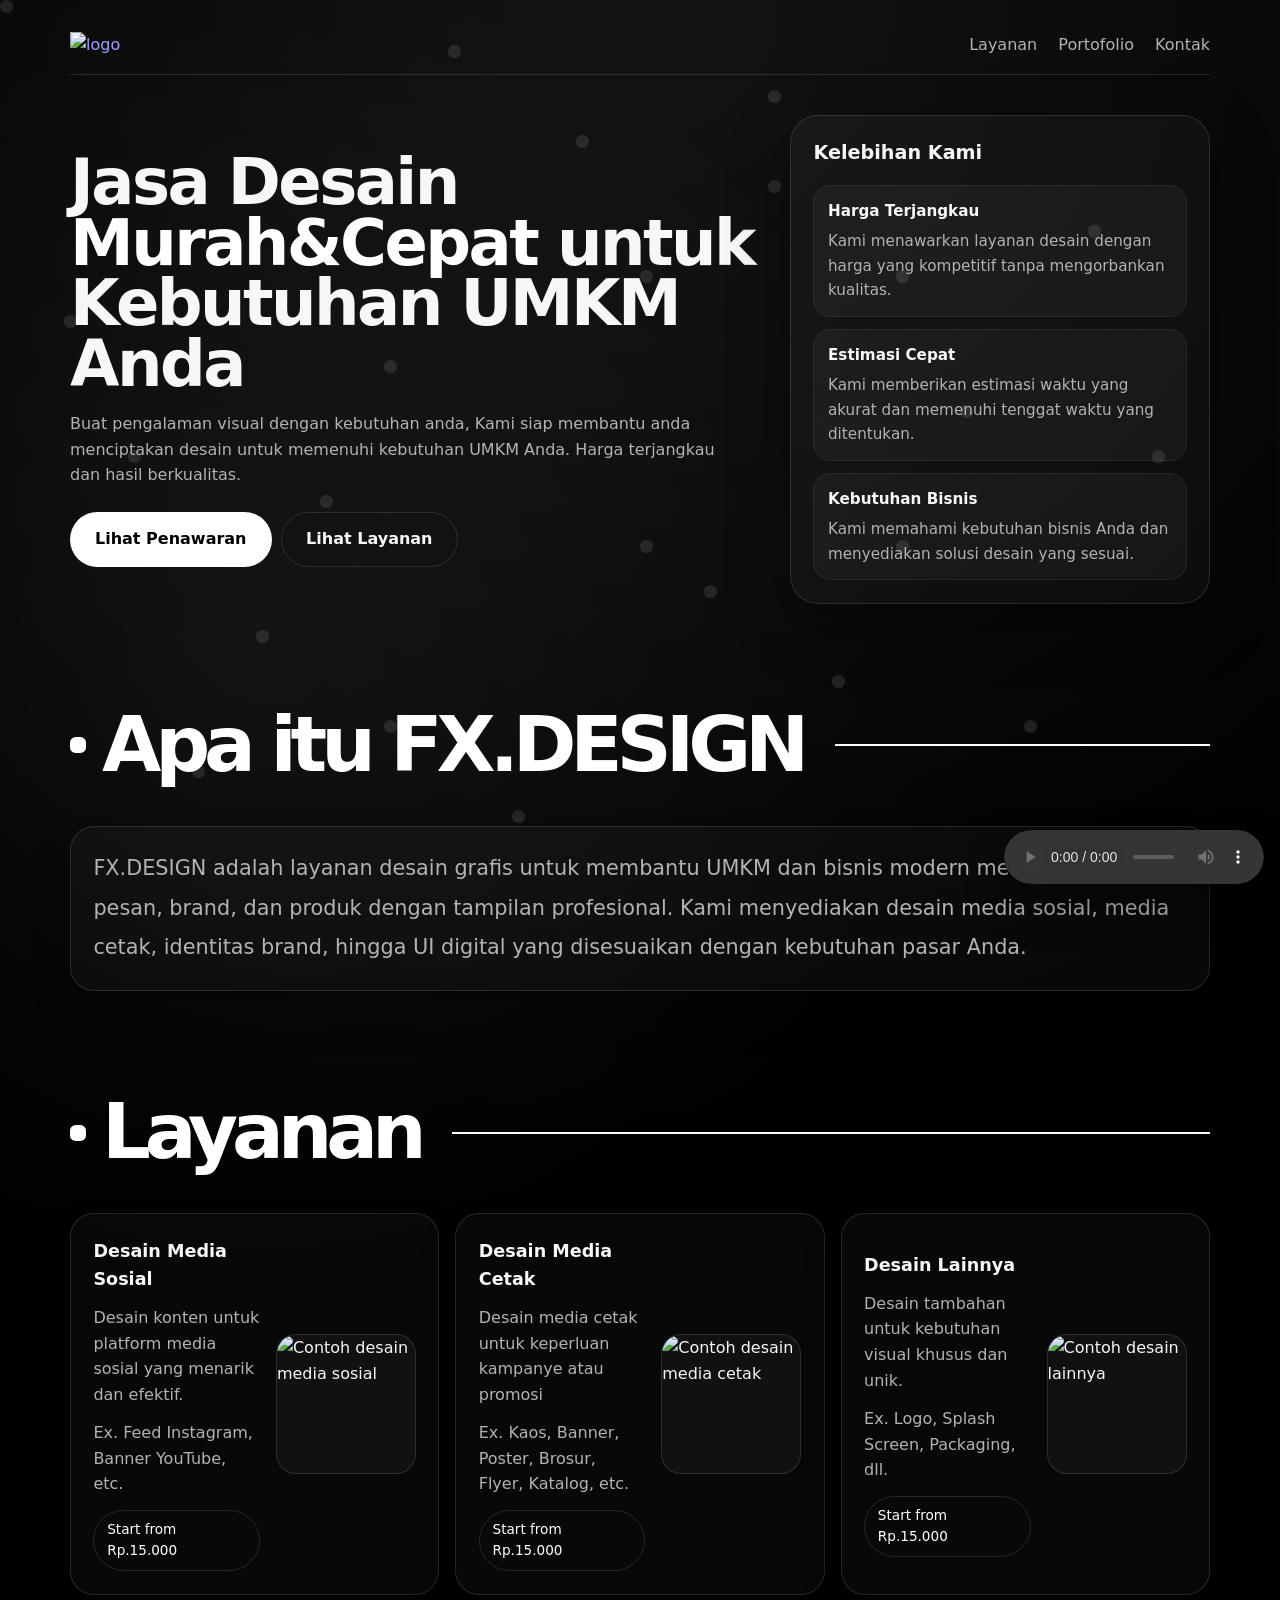
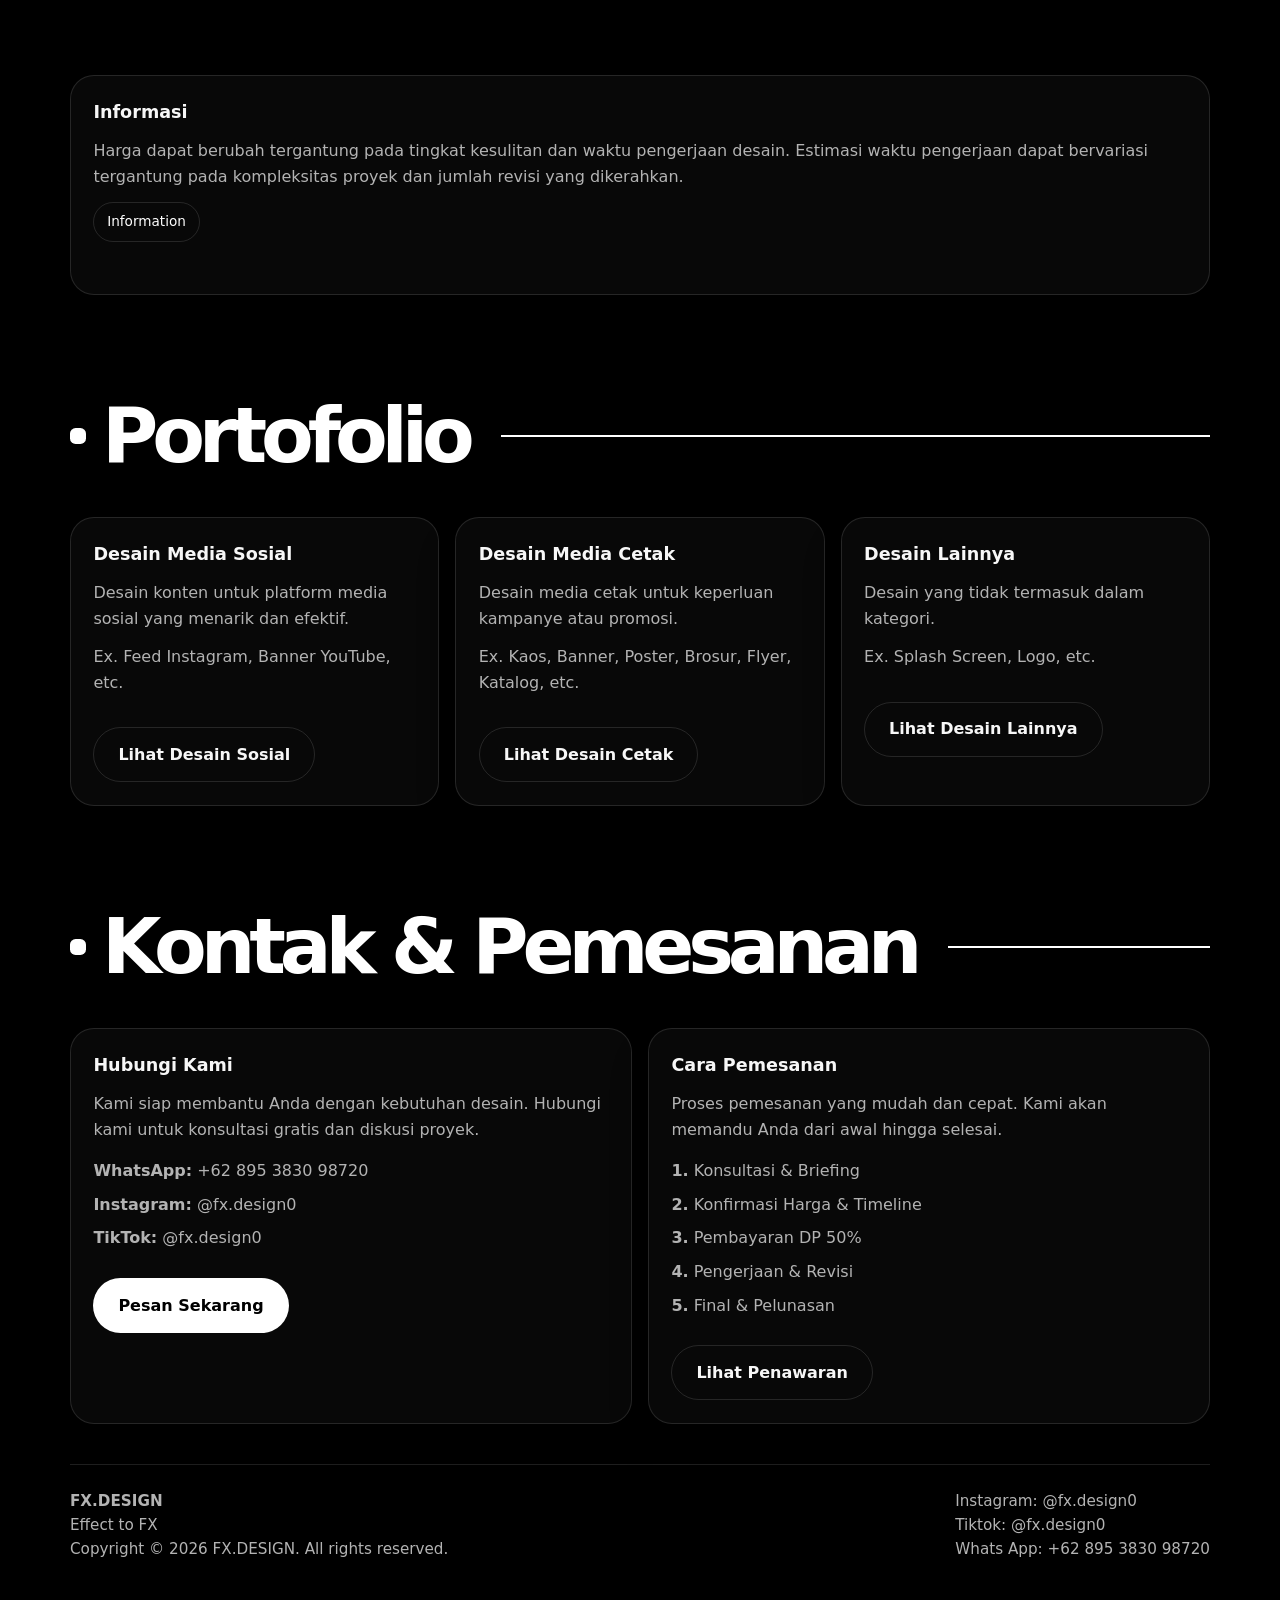
==== index.html @ c48da816 "hapus email di pemesanan" ====
<!DOCTYPE html>
<html lang="id">
<head>
  <meta charset="UTF-8" />
  <meta name="viewport" content="width=device-width, initial-scale=1.0" />
  <title>FX.DESIGN - Desain untuk kebutuhan bisnis Anda</title>
  <style>
    :root {
      color-scheme: dark;
      --bg: #000;
      --fg: #f7f7f7;
      --accent: #ffffff;
      --muted: #b3b3b3;
      --border: rgba(255,255,255,0.12);
      --shadow: 0 20px 60px rgba(0, 0, 0, 0.35);
    }

    * {
      box-sizing: border-box;
      margin: 0;
      padding: 0;
    }

    html {
      scroll-behavior: smooth;
    }

    body {
      min-height: 100vh;
      font-family: Inter, system-ui, sans-serif;
      background: radial-gradient(circle at top, rgba(255,255,255,0.08), transparent 35%),
                  radial-gradient(circle at 20% 20%, rgba(255,255,255,0.05), transparent 25%),
                  var(--bg);
      color: var(--fg);
      line-height: 1.6;
    }

    @keyframes fadeInPage {
      from {
        opacity: 0;
        transform: translateY(12px);
      }
      to {
        opacity: 1;
        transform: translateY(0);
      }
    }

    @keyframes fadeUp {
      from {
        opacity: 0;
        transform: translateY(18px);
      }
      to {
        opacity: 1;
        transform: translateY(0);
      }
    }

    .container {
      width: min(1140px, calc(100% - 2rem));
      margin: 0 auto;
      padding: 2rem 0 2.5rem;
      opacity: 0;
      animation: fadeInPage 0.9s ease-out 0.1s forwards;
    }

    header {
      display: flex;
      justify-content: space-between;
      align-items: center;
      gap: 0.75rem;
      padding-bottom: 1rem;
      border-bottom: 1px solid var(--border);
    }

    .brand {
      display: inline-flex;
      align-items: center;
      text-decoration: none;
    }

    .brand-logo {
      display: block;
      max-height: 2.5rem;
      width: auto;
    }

    nav a {
      color: var(--muted);
      text-decoration: none;
      margin-left: 1rem;
      transition: color 0.2s ease;
    }

    nav a:hover {
      color: var(--accent);
    }

    .hero {
      display: grid;
      grid-template-columns: 1fr minmax(320px, 420px);
      gap: 1.2rem;
      align-items: center;
      padding: 2.5rem 0;
    }

    .hero-title {
      font-size: clamp(2.5rem, 5vw, 4.5rem);
      line-height: 0.95;
      margin-bottom: 1rem;
      letter-spacing: -0.04em;
    }

    .hero-title strong {
      color: var(--accent);
      font-weight: 800;
    }

    .hero-text {
      max-width: 42rem;
      color: var(--muted);
      margin-bottom: 1.5rem;
    }

    .buttons {
      display: flex;
      flex-wrap: wrap;
      gap: 0.6rem;
    }

    .button,
    .button.secondary {
      display: inline-flex;
      align-items: center;
      justify-content: center;
      padding: 0.85rem 1.5rem;
      border-radius: 999px;
      font-weight: 600;
      border: 1px solid transparent;
      transition: transform 0.2s ease, background-color 0.2s ease, border-color 0.2s ease;
      text-decoration: none;
    }

    .button {
      background: var(--accent);
      color: var(--bg);
    }

    .button:hover {
      transform: translateY(-2px);
    }

    .button.secondary {
      background: transparent;
      color: var(--fg);
      border-color: var(--border);
    }

    .hero-panel {
      padding: 1.4rem;
      border: 1px solid var(--border);
      border-radius: 28px;
      background: rgba(255,255,255,0.03);
      box-shadow: var(--shadow);
      opacity: 0;
      animation: fadeUp 0.8s ease-out 0.2s forwards;
    }

    .hero-panel h3 {
      margin-bottom: 1rem;
      font-size: 1.2rem;
    }

    .service-list {
      display: grid;
      gap: 0.75rem;
    }

    .service-item {
      display: flex;
      gap: 0.75rem;
      align-items: flex-start;
      padding: 0.85rem;
      border-radius: 18px;
      background: rgba(255,255,255,0.04);
      border: 1px solid rgba(255,255,255,0.06);
      opacity: 0;
      animation: fadeUp 0.8s ease-out 0.25s forwards;
    }

    .service-item strong {
      font-size: 0.95rem;
      display: block;
      margin-bottom: 0.35rem;
    }

    .service-item p {
      color: var(--muted);
      margin: 0;
      font-size: 0.95rem;
    }

    .section {
      padding: 2.5rem 0;
    }

    .section-heading {
      display: flex;
      align-items: center;
      width: 100%;
      font-size: clamp(3rem, 6vw, 5rem);
      font-weight: 800;
      letter-spacing: -0.08em;
      margin-bottom: 1.2rem;
      color: var(--accent);
      gap: 1rem;
      position: relative;
      opacity: 0;
      animation: fadeUp 0.8s ease-out 0.2s forwards;
    }

    .section-heading::before {
      content: "";
      width: 1rem;
      height: 1rem;
      min-width: 1rem;
      background: var(--accent);
      border-radius: 0.35rem;
      flex-shrink: 0;
    }

    .section-heading::after {
      content: "";
      flex: 1;
      height: 2px;
      background: rgb(255, 255, 255);
      margin-left: 1rem;
    }

    .cards {
      display: grid;
      grid-template-columns: repeat(auto-fit, minmax(240px, 1fr));
      gap: 1rem;
    }

    .cards .card:nth-child(2) {
      animation-delay: 0.25s;
    }

    .cards .card:nth-child(3) {
      animation-delay: 0.3s;
    }

    .service-list .service-item:nth-child(2) {
      animation-delay: 0.3s;
    }

    .service-list .service-item:nth-child(3) {
      animation-delay: 0.35s;
    }

    .card {
      padding: 1.4rem;
      border-radius: 24px;
      border: 1px solid var(--border);
      background: rgba(255,255,255,0.03);
      box-shadow: 0 24px 40px rgba(0,0,0,0.18);
      min-height: 220px;
      opacity: 0;
      animation: fadeUp 0.8s ease-out 0.2s forwards;
      transition: transform 0.25s ease, border-color 0.25s ease, box-shadow 0.25s ease, background-color 0.25s ease;
    }

    .card.horizontal {
      display: flex;
      align-items: center;
      gap: 1rem;
      min-height: 180px;
    }

    .card.horizontal .card-copy {
      flex: 1;
    }

    .card.horizontal img {
      width: 140px;
      height: 140px;
      flex-shrink: 0;
      border-radius: 20px;
      object-fit: cover;
      border: 1px solid rgba(255,255,255,0.12);
      background: rgba(255,255,255,0.04);
    }

    .card:hover {
      transform: translateY(-10px);
      border-color: rgba(255,255,255,0.24);
      box-shadow: 0 30px 60px rgba(0,0,0,0.25), 0 0 0 1px rgba(255,255,255,0.08);
      background: rgba(255,255,255,0.08);
    }

    .card h4 {
      margin-bottom: 0.75rem;
      font-size: 1.1rem;
    }

    .card p {
      color: var(--muted);
      margin-bottom: 0.8rem;
    }

    .card span {
      display: inline-flex;
      padding: 0.5rem 0.8rem;
      border-radius: 999px;
      border: 1px solid var(--border);
      color: var(--accent);
      font-size: 0.85rem;
    }

    .card .button {
      margin-top: 1.2rem;
    }

    footer {
      padding-top: 1.5rem;
      border-top: 1px solid var(--border);
      display: flex;
      justify-content: space-between;
      flex-wrap: wrap;
      gap: 0.75rem;
      color: var(--muted);
      font-size: 0.95rem;
    }

    @media (max-width: 840px) {
      header,
      .hero {
        grid-template-columns: 1fr;
      }

      nav {
        order: 2;
      }

      footer {
        flex-direction: column;
      }
    }

    .audio-player {
      position: fixed;
      right: 1rem;
      bottom: 1rem;
      z-index: 20;
      border-radius: 999px;
      overflow: hidden;
      background: rgba(0, 0, 0, 0.75);
      box-shadow: 0 20px 40px rgba(0, 0, 0, 0.4);
    }

    .audio-player audio {
      display: block;
      width: 260px;
      min-width: 220px;
      background: rgba(0, 0, 0, 0.75);
      color: var(--fg);
    }

    .particle {
      position: fixed;
      width: 0.8rem;
      height: 0.8rem;
      background: rgba(255, 255, 255, 0.12);
      border-radius: 50%;
      pointer-events: none;
      z-index: -1;
      animation: float 12s infinite linear;
      box-shadow: 0 0 20px rgba(255,255,255,0.08);
      opacity: 0.9;
    }

    @keyframes float {
      0% { transform: translate(0, 0) rotate(0deg); }
      25% { transform: translate(100px, -50px) rotate(90deg); }
      50% { transform: translate(-50px, 100px) rotate(180deg); }
      75% { transform: translate(150px, 50px) rotate(270deg); }
      100% { transform: translate(0, 0) rotate(360deg); }
    }

    .particle:nth-child(1) { left: 10%; top: 20%; animation-delay: 0s; }
    .particle:nth-child(2) { left: 30%; top: 40%; animation-delay: 2s; }
    .particle:nth-child(3) { left: 50%; top: 60%; animation-delay: 4s; }
    .particle:nth-child(4) { left: 70%; top: 30%; animation-delay: 6s; }
    .particle:nth-child(5) { left: 90%; top: 50%; animation-delay: 8s; }
    .particle:nth-child(6) { left: 20%; top: 70%; animation-delay: 1s; }
    .particle:nth-child(7) { left: 60%; top: 10%; animation-delay: 3s; }
    .particle:nth-child(8) { left: 80%; top: 80%; animation-delay: 5s; }
    .particle:nth-child(9) { left: 5%; top: 35%; animation-delay: 7s; }
    .particle:nth-child(10) { left: 25%; top: 55%; animation-delay: 9s; }
    .particle:nth-child(11) { left: 45%; top: 15%; animation-delay: 0.5s; }
    .particle:nth-child(12) { left: 65%; top: 75%; animation-delay: 2.5s; }
    .particle:nth-child(13) { left: 85%; top: 25%; animation-delay: 4.5s; }
    .particle:nth-child(14) { left: 15%; top: 85%; animation-delay: 6.5s; }
    .particle:nth-child(15) { left: 35%; top: 5%; animation-delay: 8.5s; }
    .particle:nth-child(16) { left: 55%; top: 65%; animation-delay: 1.5s; }
    .particle:nth-child(17) { left: 75%; top: 45%; animation-delay: 3.5s; }
    .particle:nth-child(18) { left: 95%; top: 95%; animation-delay: 5.5s; }
    .particle:nth-child(19) { left: 40%; top: 90%; animation-delay: 7.5s; }
    .particle:nth-child(20) { left: 60%; top: 20%; animation-delay: 9.5s; }
    .particle:nth-child(21) { left: 10%; top: 50%; animation-delay: 0.8s; }
    .particle:nth-child(22) { left: 30%; top: 80%; animation-delay: 2.8s; }
    .particle:nth-child(23) { left: 50%; top: 30%; animation-delay: 4.8s; }
    .particle:nth-child(24) { left: 70%; top: 60%; animation-delay: 6.8s; }
  </style>
</head>
<body>
  <div class="audio-player">
    <audio controls loop preload="auto">
      <source src="musik.mp3.mp3" type="audio/mpeg">
      <volume value="0.5" />
       Your browser does not support the audio element.
    </audio>
  </div>
  <div class="particle"></div>
  <div class="particle"></div>
  <div class="particle"></div>
  <div class="particle"></div>
  <div class="particle"></div>
  <div class="particle"></div>
  <div class="particle"></div>
  <div class="particle"></div>
  <div class="particle"></div>
  <div class="particle"></div>
  <div class="particle"></div>
  <div class="particle"></div>
  <div class="particle"></div>
  <div class="particle"></div>
  <div class="particle"></div>
  <div class="particle"></div>
  <div class="particle"></div>
  <div class="particle"></div>
  <div class="particle"></div>
  <div class="particle"></div>
  <div class="particle"></div>
  <div class="particle"></div>
  <div class="particle"></div>
  <div class="particle"></div>
  <div class="container">
    <header>
      <a class="brand" href="#">
        <img src="https://h.top4top.io/p_3761gvfn21.png" alt="logo" class="brand-logo" />
      </a>
      <nav>
        <a href="#services">Layanan</a>
        <a href="#portfolio">Portofolio</a>
        <a href="#contact">Kontak</a>
      </nav>
    </header>

    <section class="hero">
      <div>
        <h1 class="hero-title">Jasa Desain <strong>Murah&Cepat</strong> untuk Kebutuhan UMKM Anda</h1>
        <p class="hero-text">Buat pengalaman visual dengan kebutuhan anda, Kami siap membantu anda menciptakan desain untuk memenuhi kebutuhan UMKM Anda. Harga terjangkau dan hasil berkualitas.</p>
        <div class="buttons">
          <a href="penawaran.html" class="button">Lihat Penawaran</a>
          <a href="#services" class="button secondary">Lihat Layanan</a>
        </div>
      </div>

      <aside class="hero-panel">
        <h3>Kelebihan Kami</h3>
        <div class="service-list">
          <div class="service-item">
            <div>
              <strong>Harga Terjangkau</strong>
              <p>Kami menawarkan layanan desain dengan harga yang kompetitif tanpa mengorbankan kualitas.</p>
            </div>
          </div>
          <div class="service-item">
            <div>
              <strong>Estimasi Cepat</strong>
              <p>Kami memberikan estimasi waktu yang akurat dan memenuhi tenggat waktu yang ditentukan.</p>
            </div>
          </div>
          <div class="service-item">
            <div>
              <strong>Kebutuhan Bisnis</strong>
              <p>Kami memahami kebutuhan bisnis Anda dan menyediakan solusi desain yang sesuai.</p>
            </div>
          </div>
        </div>
      </aside>
    </section>

    <section id="about" class="section">
      <h2 class="section-heading">Apa itu FX.DESIGN</h2>
      <article class="card" style="min-height: auto;">
        <p style="margin: 0; color: var(--muted); font-size: 1.3rem; line-height: 1.9;">FX.DESIGN adalah layanan desain grafis untuk membantu UMKM dan bisnis modern menampilkan pesan, brand, dan produk dengan tampilan profesional. Kami menyediakan desain media sosial, media cetak, identitas brand, hingga UI digital yang disesuaikan dengan kebutuhan pasar Anda.</p>
      </article>
    </section>

    <section id="services" class="section">
      <h2 class="section-heading">Layanan</h2>
      <div class="cards">
        <article class="card horizontal">
          <div class="card-copy">
            <h4>Desain Media Sosial</h4>
            <p>Desain konten untuk platform media sosial yang menarik dan efektif.</p>
            <p>Ex. Feed Instagram, Banner YouTube, etc.</p>
            <span>Start from Rp.15.000</span>
          </div>
          <img src="https://a.top4top.io/p_3762mg07z2.png" alt="Contoh desain media sosial" />
        </article>
        <article class="card horizontal">
          <div class="card-copy">
            <h4>Desain Media Cetak</h4>
            <p>Desain media cetak untuk keperluan kampanye atau promosi</p>
            <p>Ex. Kaos, Banner, Poster, Brosur, Flyer, Katalog, etc.</p>
            <span>Start from Rp.15.000</span>
          </div>
          <img src="https://l.top4top.io/p_3762ew4dc1.png" alt="Contoh desain media cetak" />
        </article>
        <article class="card horizontal">
          <div class="card-copy">
            <h4>Desain Lainnya</h4>
            <p>Desain tambahan untuk kebutuhan visual khusus dan unik.</p>
            <p>Ex. Logo, Splash Screen, Packaging, dll.</p>
            <span>Start from Rp.15.000</span>
          </div>
          <img src="https://h.top4top.io/p_3787qzvwp1.png" alt="Contoh desain lainnya" />
        </article>
      </div>
    </section>
    <section id="services" class="section">
      <div class="cards">
        <article class="card">
          <h4>Informasi</h4>
          <p>Harga dapat berubah tergantung pada tingkat kesulitan dan waktu pengerjaan desain.
            Estimasi waktu pengerjaan dapat bervariasi tergantung pada kompleksitas proyek dan jumlah revisi yang dikerahkan.</p>
          </p>
          <span>Information</span>
        </article>
      </div>
    </section>

    <section id="portfolio" class="section">
      <h2 class="section-heading">Portofolio</h2>
      <div class="cards">
        <article class="card">
          <h4>Desain Media Sosial</h4>
          <p>Desain konten untuk platform media sosial yang menarik dan efektif.</p>
          <p>Ex. Feed Instagram, Banner YouTube, etc.</p>
          <a href="sosial.html" class="button secondary">Lihat Desain Sosial</a>
        </article>
        <article class="card">
          <h4>Desain Media Cetak</h4>
          <p>Desain media cetak untuk keperluan kampanye atau promosi.</p>
          <p>Ex. Kaos, Banner, Poster, Brosur, Flyer, Katalog, etc.</p>
          <a href="cetak.html" class="button secondary">Lihat Desain Cetak</a>
        </article>
        <article class="card">
          <h4>Desain Lainnya</h4>
          <p>Desain yang tidak termasuk dalam kategori.</p>
          <p>Ex. Splash Screen, Logo, etc.</p>
          <a href="lainnya.html" class="button secondary">Lihat Desain Lainnya</a>
        </article>
      </div>
    </section>

    <section id="contact-order" class="section">
      <h2 class="section-heading">Kontak & Pemesanan</h2>
      <div class="cards">
        <article class="card">
          <h4>Hubungi Kami</h4>
          <p>Kami siap membantu Anda dengan kebutuhan desain. Hubungi kami untuk konsultasi gratis dan diskusi proyek.</p>
          <div style="margin-top: 1rem;">
            <p style="margin-bottom: 0.5rem;"><strong>WhatsApp:</strong> +62 895 3830 98720</p>
            <p style="margin-bottom: 0.5rem;"><strong>Instagram:</strong> @fx.design0</p>
            <p style="margin-bottom: 0.5rem;"><strong>TikTok:</strong> @fx.design0</p>
          </div>
          <a href="https://wa.me/62895383098720" class="button" target="_blank">Pesan Sekarang</a>
        </article>
        <article class="card">
          <h4>Cara Pemesanan</h4>
          <p>Proses pemesanan yang mudah dan cepat. Kami akan memandu Anda dari awal hingga selesai.</p>
          <div style="margin-top: 1rem;">
            <p style="margin-bottom: 0.5rem;"><strong>1.</strong> Konsultasi & Briefing</p>
            <p style="margin-bottom: 0.5rem;"><strong>2.</strong> Konfirmasi Harga & Timeline</p>
            <p style="margin-bottom: 0.5rem;"><strong>3.</strong> Pembayaran DP 50%</p>
            <p style="margin-bottom: 0.5rem;"><strong>4.</strong> Pengerjaan & Revisi</p>
            <p style="margin-bottom: 0.5rem;"><strong>5.</strong> Final & Pelunasan</p>
          </div>
          <a href="penawaran.html" class="button secondary">Lihat Penawaran</a>
        </article>
      </div>
    </section>

    <footer id="contact">
      <div>
        <strong>FX.DESIGN</strong>
        <p>Effect to FX</p>
        <p>Copyright © 2026 FX.DESIGN. All rights reserved.</p>
      </div>
      <div>
        <p>Instagram: @fx.design0</p>
        <p>Tiktok: @fx.design0</p>
        <p>Whats App: +62 895 3830 98720</p>
      </div>
    </footer>
  </div>
</body>
</html>
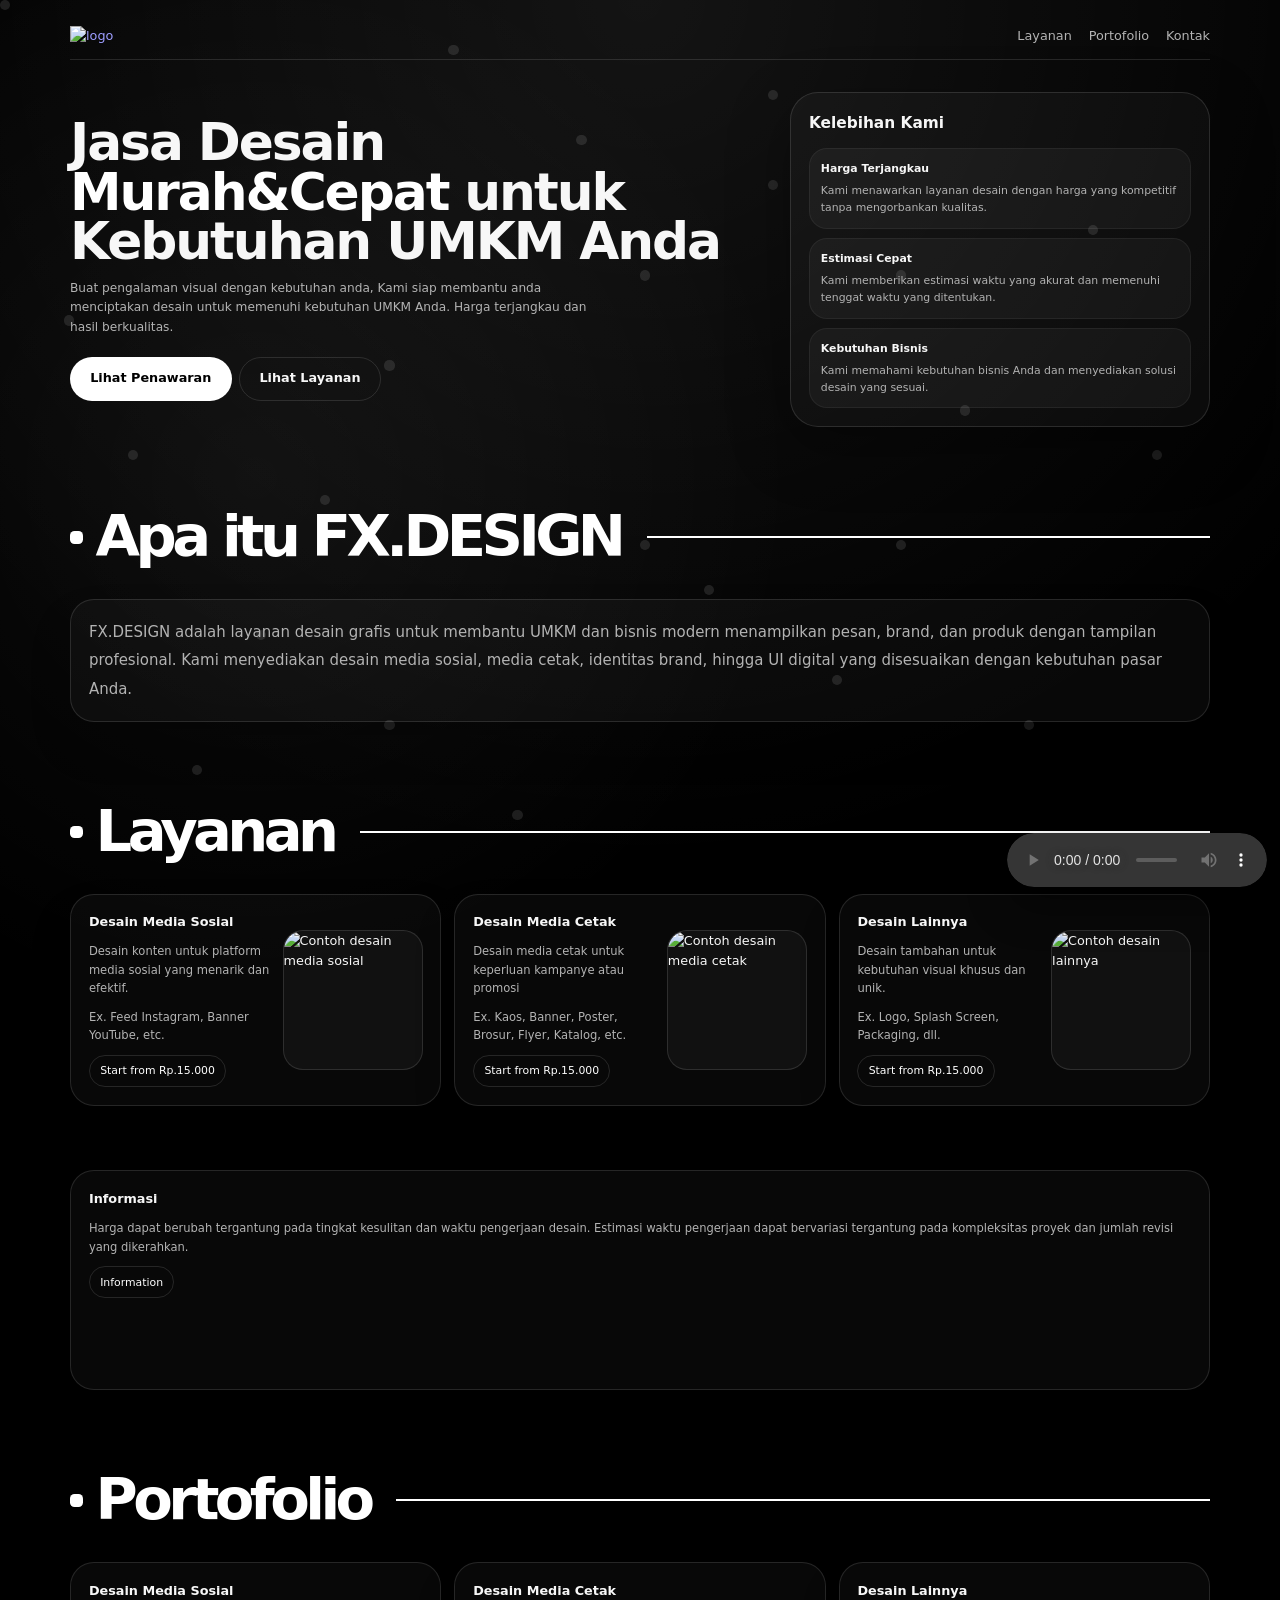
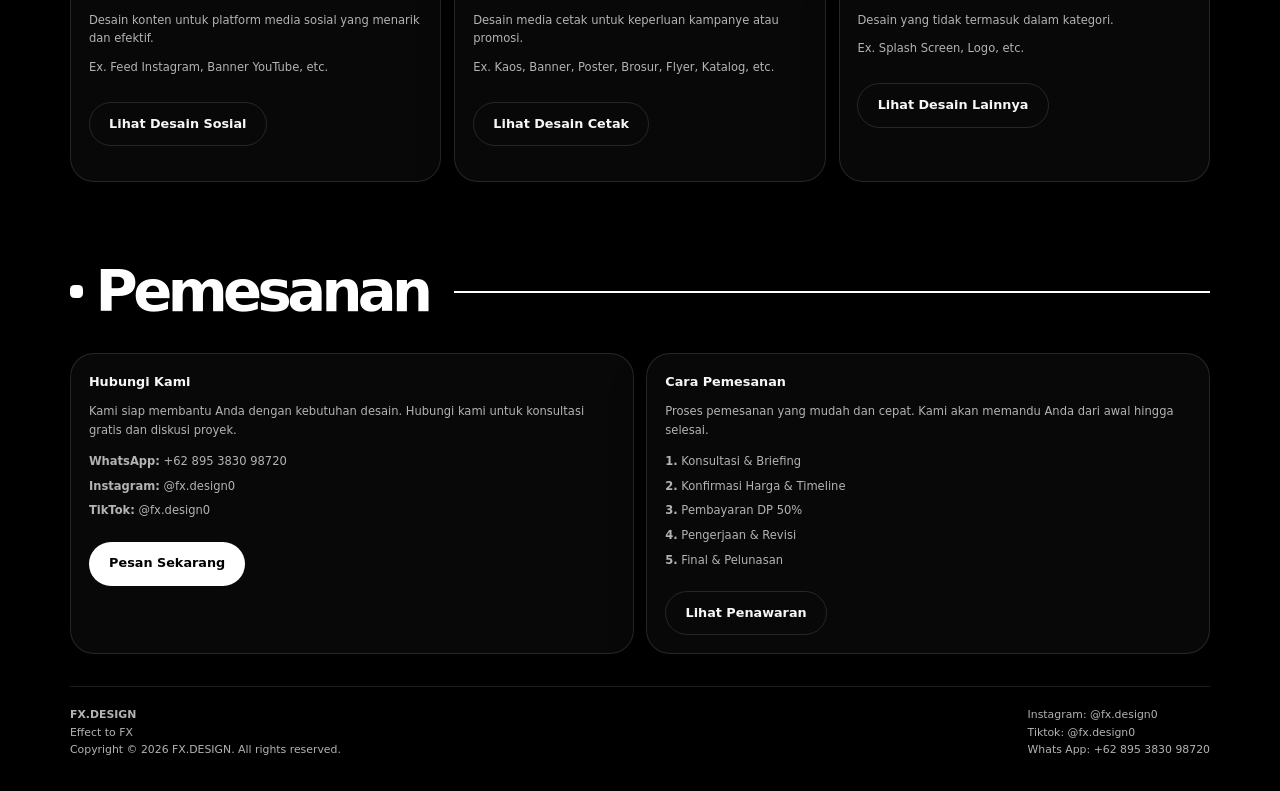
==== commit 537e8950: "ngecilin ukuran font" ====
--- a/index.html
+++ b/index.html
@@ -13,6 +13,7 @@
       --muted: #b3b3b3;
       --border: rgba(255,255,255,0.12);
       --shadow: 0 20px 60px rgba(0, 0, 0, 0.35);
+      font-size: 0.8em;
     }
 
     * {
@@ -106,7 +107,7 @@
     }
 
     .hero-title {
-      font-size: clamp(2.5rem, 5vw, 4.5rem);
+      font-size: clamp(2.25rem, 4.5vw, 4.05rem);
       line-height: 0.95;
       margin-bottom: 1rem;
       letter-spacing: -0.04em;
@@ -121,6 +122,7 @@
       max-width: 42rem;
       color: var(--muted);
       margin-bottom: 1.5rem;
+      font-size: 0.95rem;
     }
 
     .buttons {
@@ -190,7 +192,7 @@
     }
 
     .service-item strong {
-      font-size: 0.95rem;
+      font-size: 0.85rem;
       display: block;
       margin-bottom: 0.35rem;
     }
@@ -198,7 +200,7 @@
     .service-item p {
       color: var(--muted);
       margin: 0;
-      font-size: 0.95rem;
+      font-size: 0.85rem;
     }
 
     .section {
@@ -209,7 +211,7 @@
       display: flex;
       align-items: center;
       width: 100%;
-      font-size: clamp(3rem, 6vw, 5rem);
+      font-size: clamp(2.7rem, 5.4vw, 4.5rem);
       font-weight: 800;
       letter-spacing: -0.08em;
       margin-bottom: 1.2rem;
@@ -302,12 +304,13 @@
 
     .card h4 {
       margin-bottom: 0.75rem;
-      font-size: 1.1rem;
+      font-size: 1rem;
     }
 
     .card p {
       color: var(--muted);
       margin-bottom: 0.8rem;
+      font-size: 0.9rem;
     }
 
     .card span {
@@ -331,7 +334,7 @@
       flex-wrap: wrap;
       gap: 0.75rem;
       color: var(--muted);
-      font-size: 0.95rem;
+      font-size: 0.85rem;
     }
 
     @media (max-width: 840px) {
@@ -497,7 +500,7 @@
     <section id="about" class="section">
       <h2 class="section-heading">Apa itu FX.DESIGN</h2>
       <article class="card" style="min-height: auto;">
-        <p style="margin: 0; color: var(--muted); font-size: 1.3rem; line-height: 1.9;">FX.DESIGN adalah layanan desain grafis untuk membantu UMKM dan bisnis modern menampilkan pesan, brand, dan produk dengan tampilan profesional. Kami menyediakan desain media sosial, media cetak, identitas brand, hingga UI digital yang disesuaikan dengan kebutuhan pasar Anda.</p>
+        <p style="margin: 0; color: var(--muted); font-size: 1.17rem; line-height: 1.9;">FX.DESIGN adalah layanan desain grafis untuk membantu UMKM dan bisnis modern menampilkan pesan, brand, dan produk dengan tampilan profesional. Kami menyediakan desain media sosial, media cetak, identitas brand, hingga UI digital yang disesuaikan dengan kebutuhan pasar Anda.</p>
       </article>
     </section>
 
@@ -570,7 +573,7 @@
     </section>
 
     <section id="contact-order" class="section">
-      <h2 class="section-heading">Kontak & Pemesanan</h2>
+      <h2 class="section-heading">Pemesanan</h2>
       <div class="cards">
         <article class="card">
           <h4>Hubungi Kami</h4>
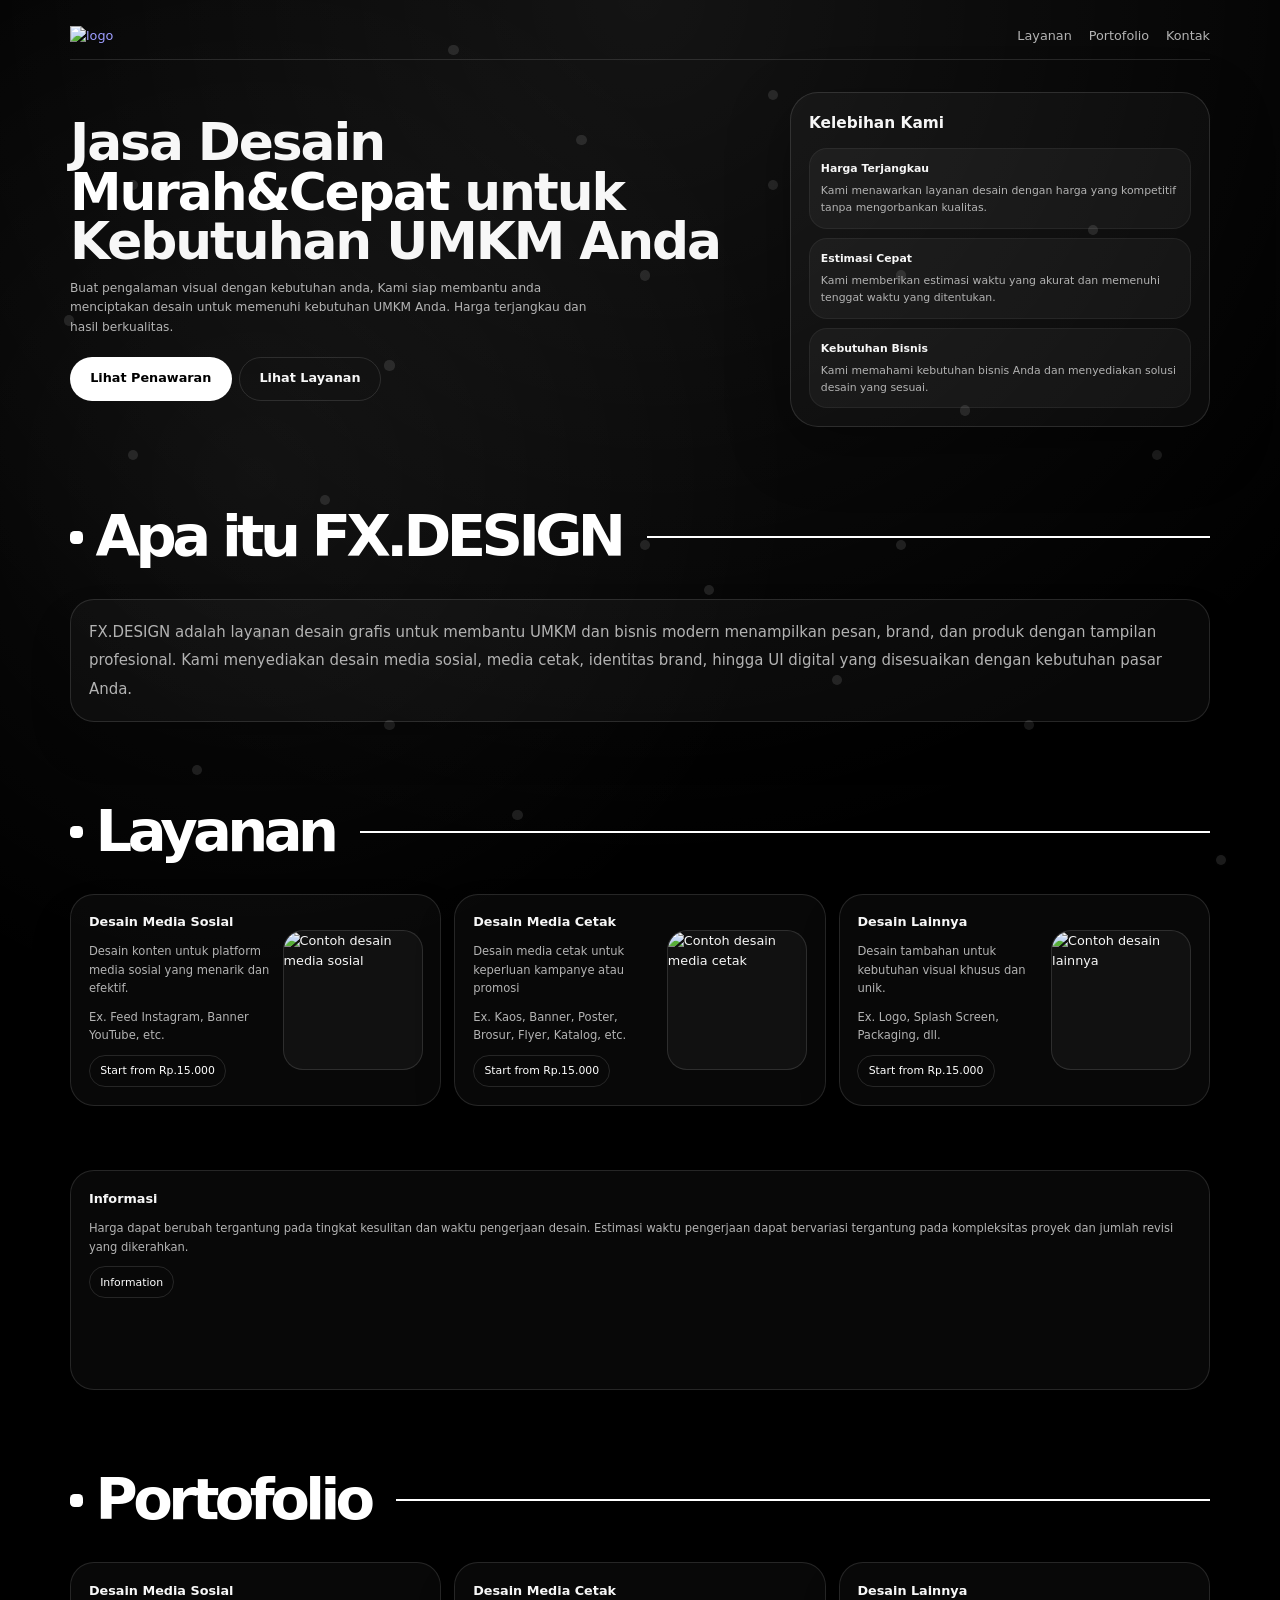
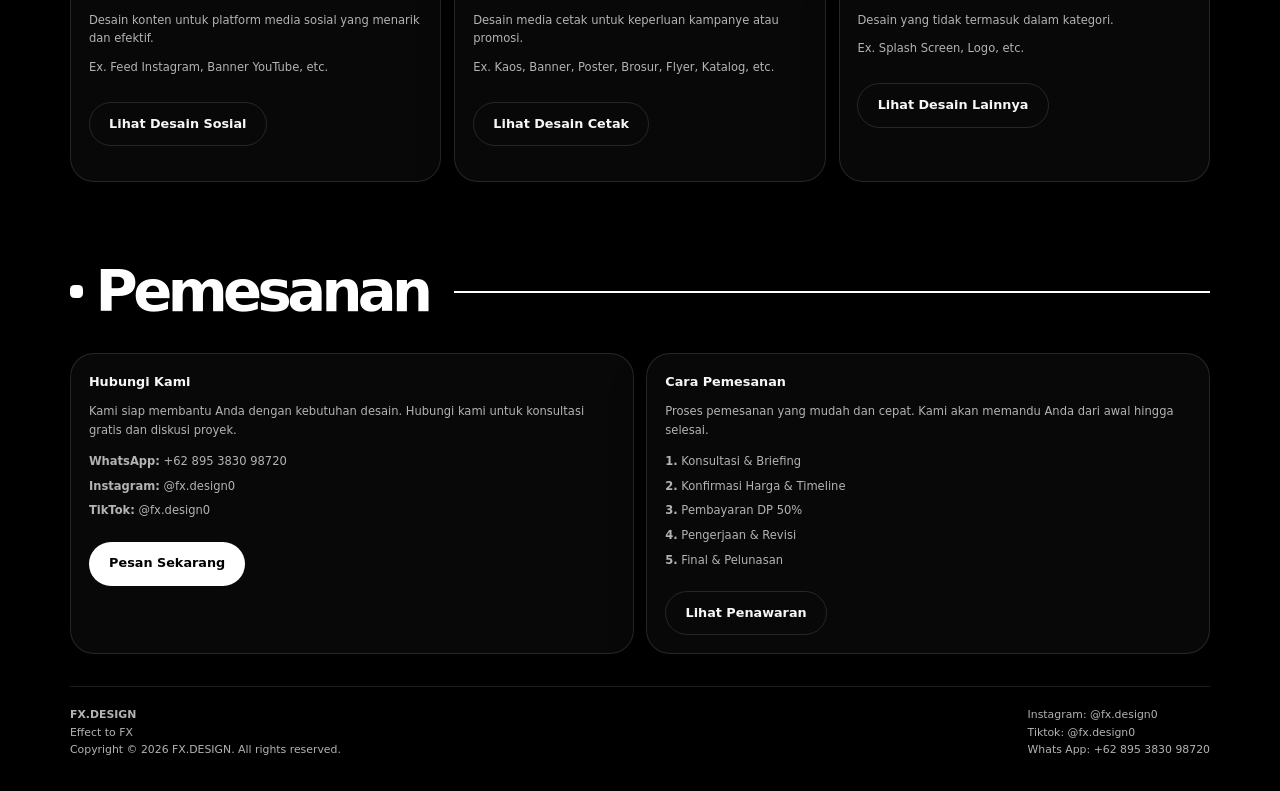
==== commit 84f99b04: "update layout" ====
--- a/index.html
+++ b/index.html
@@ -350,25 +350,6 @@
       footer {
         flex-direction: column;
       }
-    }
-
-    .audio-player {
-      position: fixed;
-      right: 1rem;
-      bottom: 1rem;
-      z-index: 20;
-      border-radius: 999px;
-      overflow: hidden;
-      background: rgba(0, 0, 0, 0.75);
-      box-shadow: 0 20px 40px rgba(0, 0, 0, 0.4);
-    }
-
-    .audio-player audio {
-      display: block;
-      width: 260px;
-      min-width: 220px;
-      background: rgba(0, 0, 0, 0.75);
-      color: var(--fg);
     }
 
     .particle {
@@ -419,13 +400,6 @@
   </style>
 </head>
 <body>
-  <div class="audio-player">
-    <audio controls loop preload="auto">
-      <source src="musik.mp3.mp3" type="audio/mpeg">
-      <volume value="0.5" />
-       Your browser does not support the audio element.
-    </audio>
-  </div>
   <div class="particle"></div>
   <div class="particle"></div>
   <div class="particle"></div>
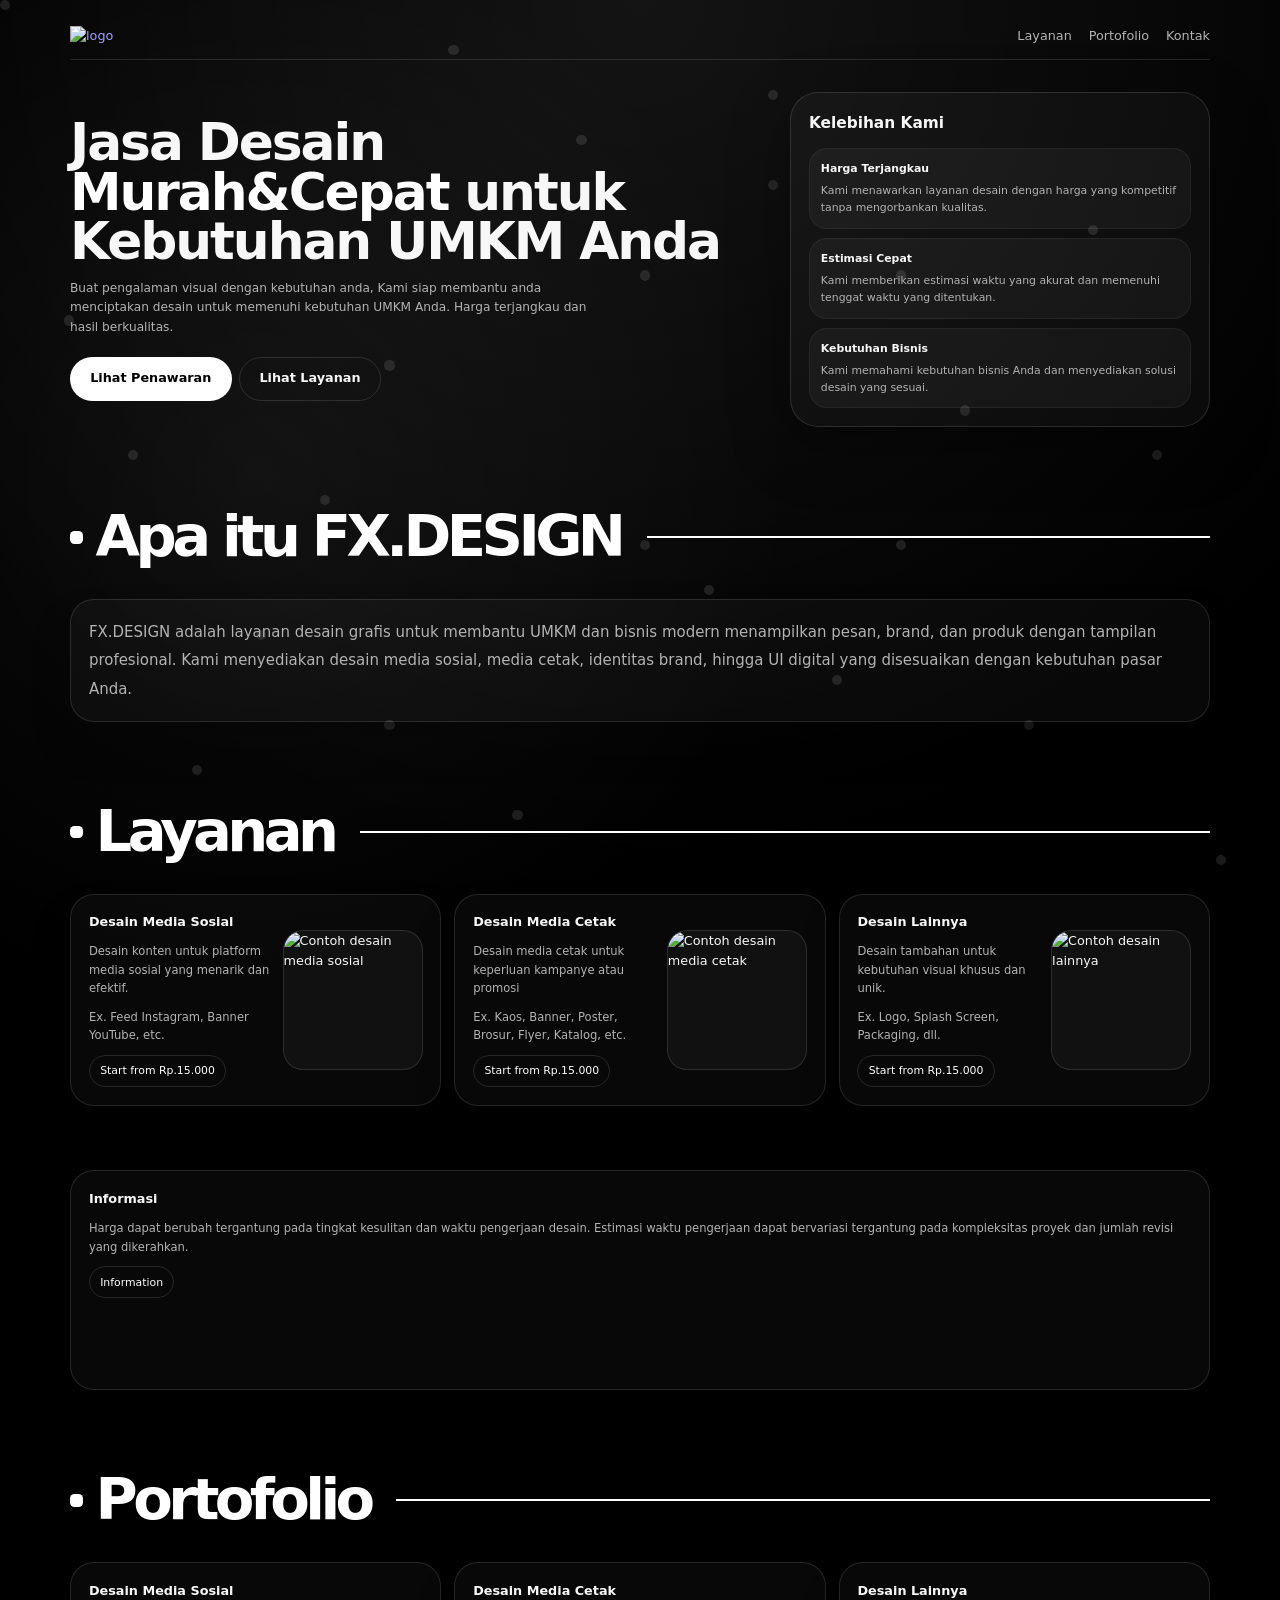
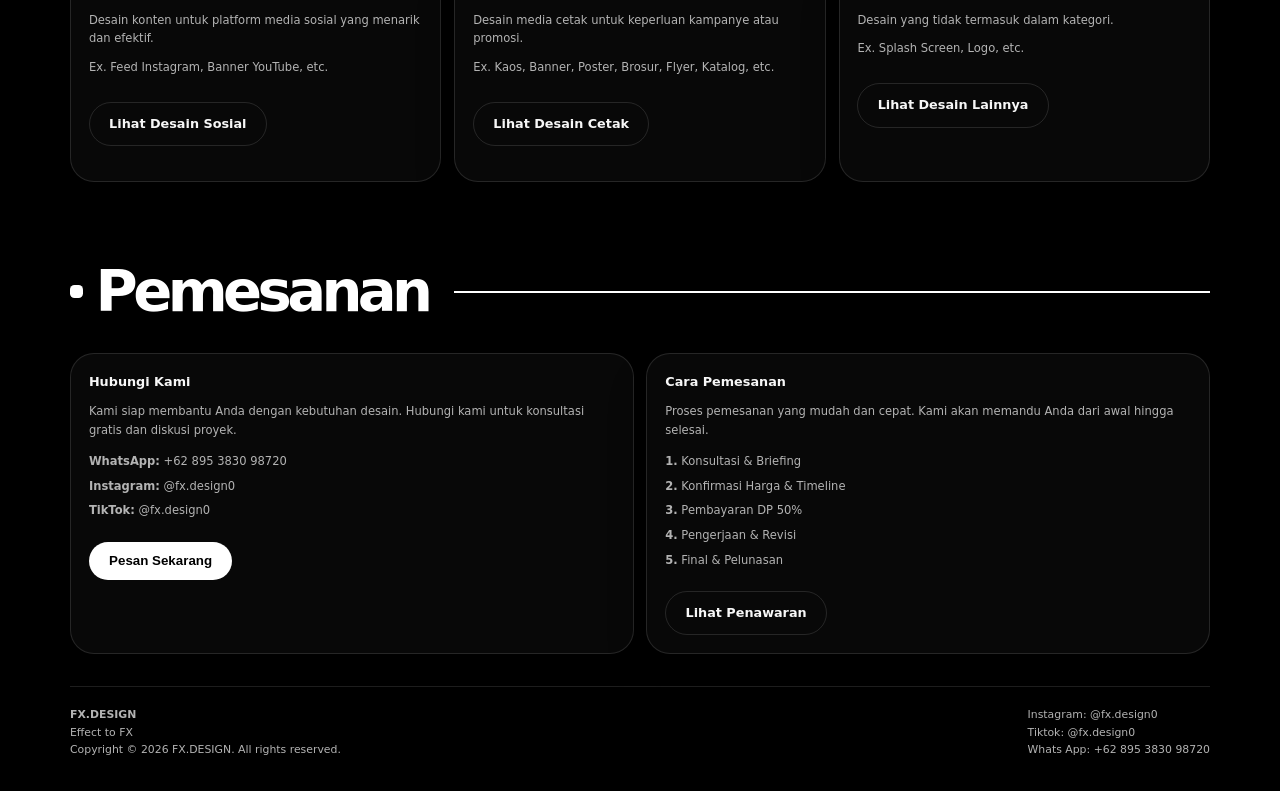
==== commit e4fc4011: "pop up whatsapp\" ====
--- a/index.html
+++ b/index.html
@@ -157,6 +157,65 @@
       background: transparent;
       color: var(--fg);
       border-color: var(--border);
+    }
+
+    .whatsapp-popup-overlay {
+      position: fixed;
+      inset: 0;
+      background: rgba(0, 0, 0, 0.55);
+      display: none;
+      align-items: center;
+      justify-content: center;
+      z-index: 30;
+      padding: 1rem;
+    }
+
+    .whatsapp-popup-overlay.active {
+      display: flex;
+    }
+
+    .whatsapp-popup {
+      position: relative;
+      width: min(420px, 100%);
+      background: rgba(10, 10, 10, 0.96);
+      border: 1px solid rgba(255, 255, 255, 0.14);
+      border-radius: 28px;
+      box-shadow: 0 30px 60px rgba(0, 0, 0, 0.4);
+      padding: 1.5rem;
+      color: var(--fg);
+    }
+
+    .whatsapp-popup h3 {
+      margin: 0 0 0.75rem;
+      font-size: 1.5rem;
+    }
+
+    .whatsapp-popup p {
+      margin: 0 1rem 1.4rem 0;
+      color: var(--muted);
+      line-height: 1.7;
+    }
+
+    .whatsapp-popup .button {
+      width: 100%;
+      justify-content: center;
+    }
+
+    .whatsapp-popup-close {
+      position: absolute;
+      top: 1rem;
+      right: 1rem;
+      width: 2rem;
+      height: 2rem;
+      border-radius: 999px;
+      border: 1px solid rgba(255,255,255,0.16);
+      background: rgba(0,0,0,0.6);
+      color: var(--fg);
+      display: inline-flex;
+      align-items: center;
+      justify-content: center;
+      cursor: pointer;
+      font-size: 1rem;
     }
 
     .hero-panel {
@@ -400,6 +459,14 @@
   </style>
 </head>
 <body>
+  <div class="whatsapp-popup-overlay" id="whatsappPopup" role="dialog" aria-modal="true" aria-labelledby="whatsappPopupTitle">
+    <div class="whatsapp-popup">
+      <button type="button" class="whatsapp-popup-close" id="whatsappPopupClose" aria-label="Tutup popup">×</button>
+      <h3 id="whatsappPopupTitle">Pesan Sekarang</h3>
+      <p>Hubungi kami melalui WhatsApp untuk memesan desain Anda. Klik tombol di bawah untuk langsung memulai chat.</p>
+      <a href="https://wa.me/62895383098720" class="button" target="_blank" rel="noopener noreferrer">Chat WhatsApp</a>
+    </div>
+  </div>
   <div class="particle"></div>
   <div class="particle"></div>
   <div class="particle"></div>
@@ -557,7 +624,7 @@
             <p style="margin-bottom: 0.5rem;"><strong>Instagram:</strong> @fx.design0</p>
             <p style="margin-bottom: 0.5rem;"><strong>TikTok:</strong> @fx.design0</p>
           </div>
-          <a href="https://wa.me/62895383098720" class="button" target="_blank">Pesan Sekarang</a>
+          <button type="button" class="button" id="whatsappOpen">Pesan Sekarang</button>
         </article>
         <article class="card">
           <h4>Cara Pemesanan</h4>
@@ -587,5 +654,26 @@
       </div>
     </footer>
   </div>
+  <script>
+    const whatsappPopup = document.getElementById('whatsappPopup');
+    const whatsappOpen = document.getElementById('whatsappOpen');
+    const whatsappClose = document.getElementById('whatsappPopupClose');
+
+    function openWhatsAppPopup() {
+      whatsappPopup.classList.add('active');
+    }
+
+    function closeWhatsAppPopup() {
+      whatsappPopup.classList.remove('active');
+    }
+
+    whatsappOpen.addEventListener('click', openWhatsAppPopup);
+    whatsappClose.addEventListener('click', closeWhatsAppPopup);
+    whatsappPopup.addEventListener('click', function (event) {
+      if (event.target === whatsappPopup) {
+        closeWhatsAppPopup();
+      }
+    });
+  </script>
 </body>
 </html>
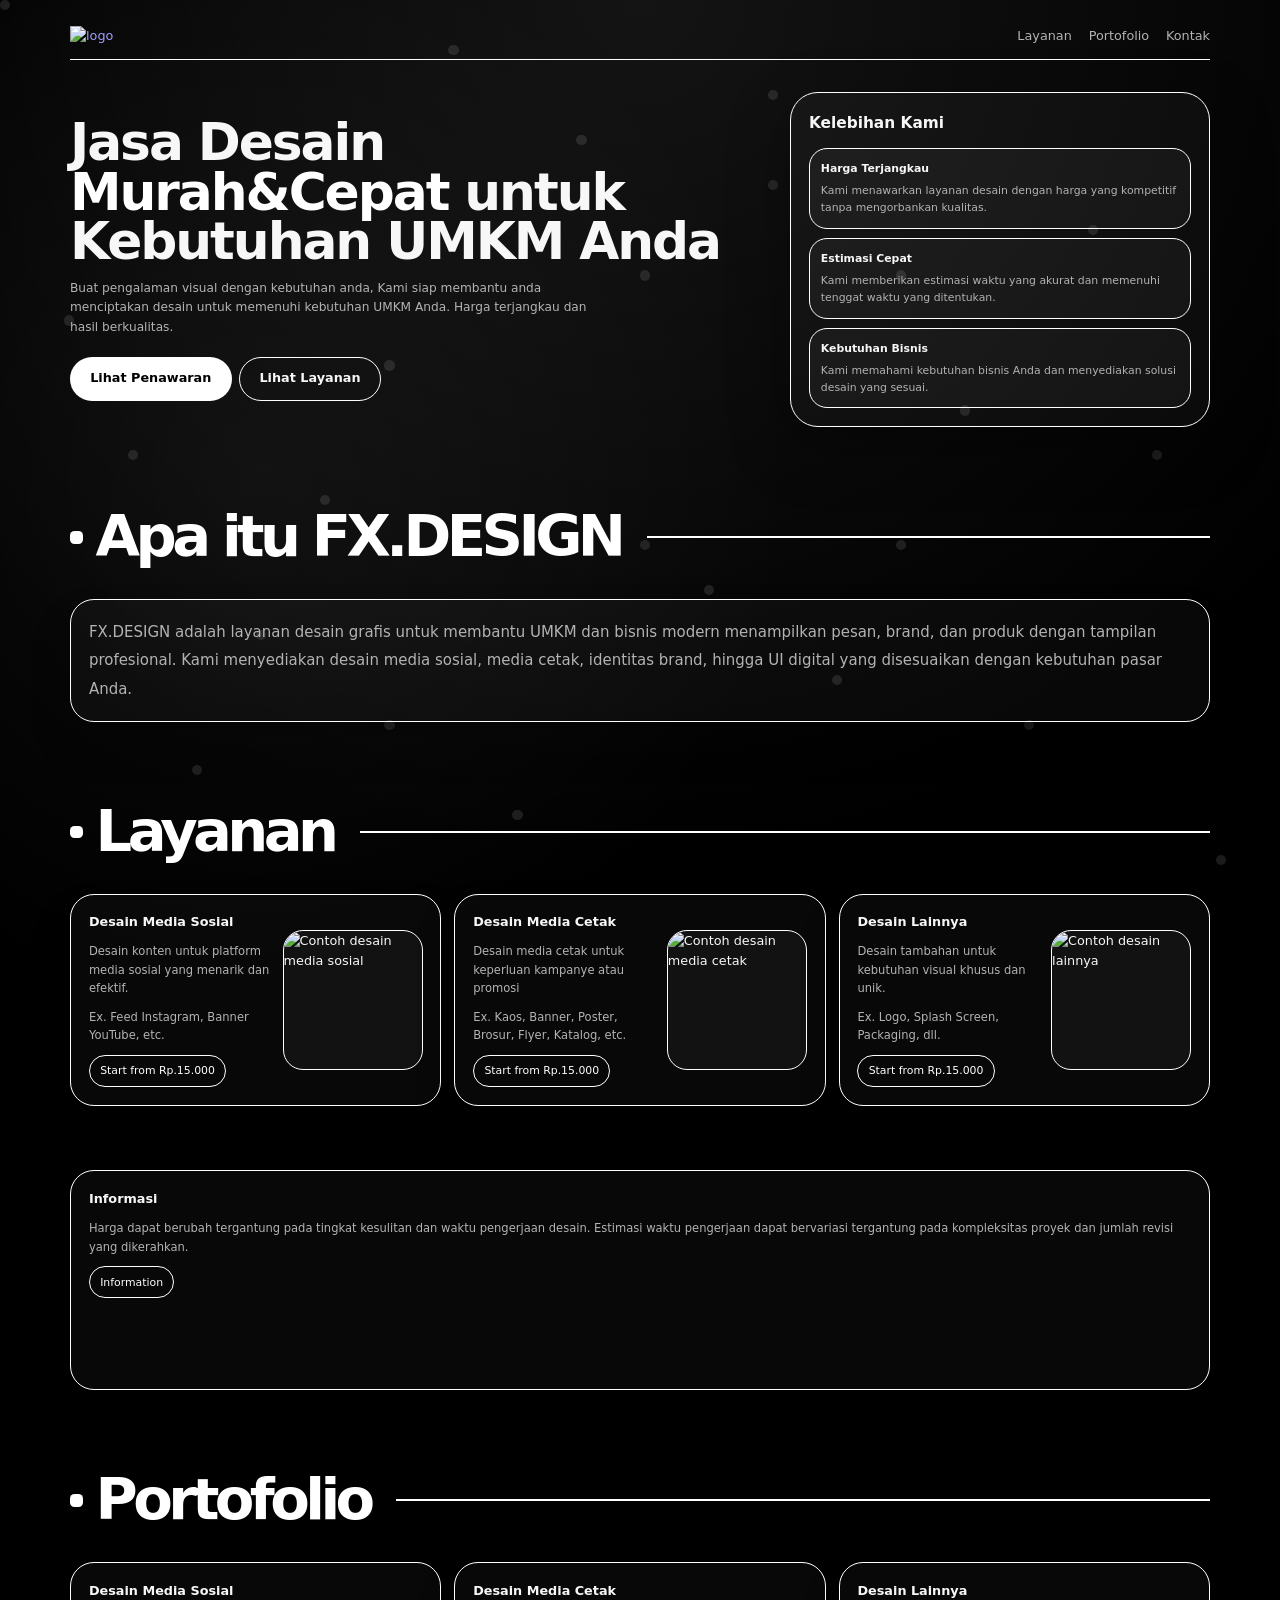
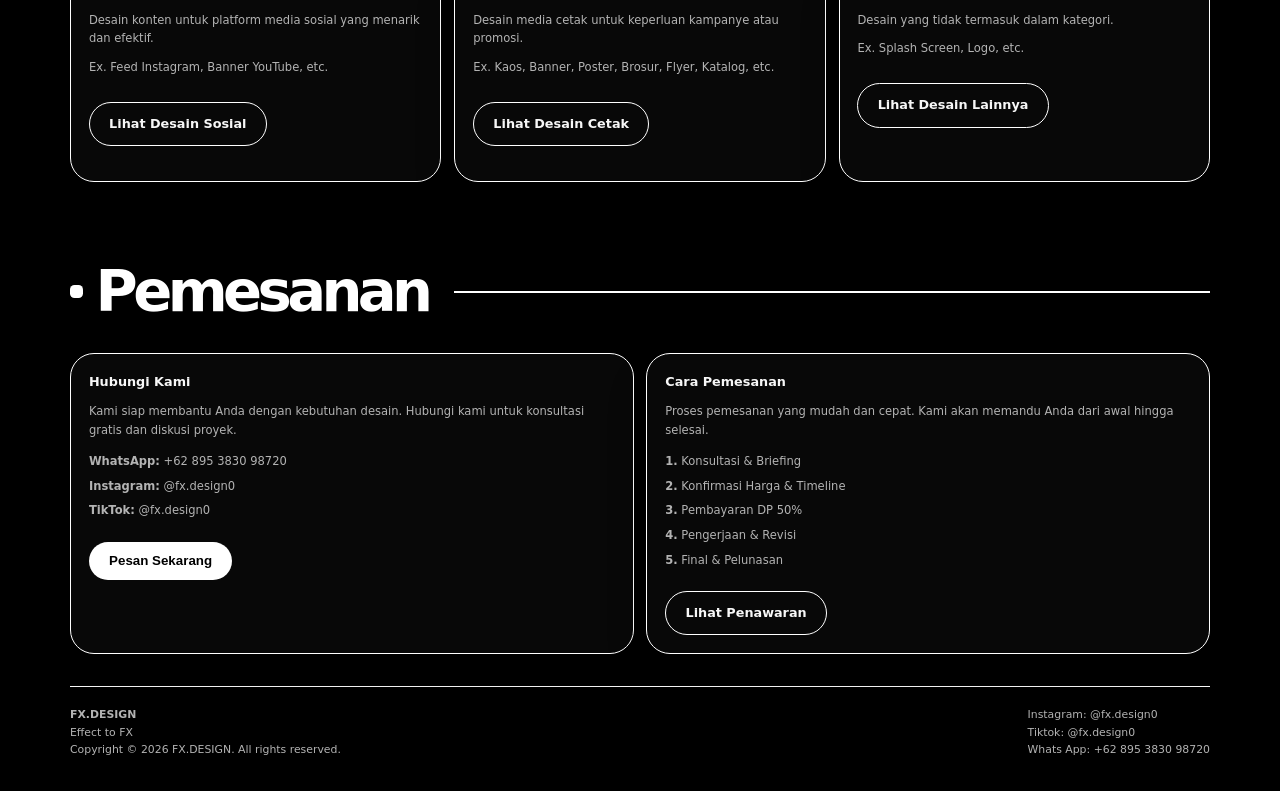
==== commit d3b52781: "Update index.html" ====
--- a/index.html
+++ b/index.html
@@ -11,7 +11,7 @@
       --fg: #f7f7f7;
       --accent: #ffffff;
       --muted: #b3b3b3;
-      --border: rgba(255,255,255,0.12);
+      --border: #ffffff;
       --shadow: 0 20px 60px rgba(0, 0, 0, 0.35);
       font-size: 0.8em;
     }
@@ -156,7 +156,7 @@
     .button.secondary {
       background: transparent;
       color: var(--fg);
-      border-color: var(--border);
+      border-color: #ffffff;
     }
 
     .whatsapp-popup-overlay {
@@ -178,7 +178,7 @@
       position: relative;
       width: min(420px, 100%);
       background: rgba(10, 10, 10, 0.96);
-      border: 1px solid rgba(255, 255, 255, 0.14);
+      border: 1px solid #ffffff;
       border-radius: 28px;
       box-shadow: 0 30px 60px rgba(0, 0, 0, 0.4);
       padding: 1.5rem;
@@ -208,7 +208,7 @@
       width: 2rem;
       height: 2rem;
       border-radius: 999px;
-      border: 1px solid rgba(255,255,255,0.16);
+      border: 1px solid #ffffff;
       background: rgba(0,0,0,0.6);
       color: var(--fg);
       display: inline-flex;
@@ -220,7 +220,7 @@
 
     .hero-panel {
       padding: 1.4rem;
-      border: 1px solid var(--border);
+      border: 1px solid #ffffff;
       border-radius: 28px;
       background: rgba(255,255,255,0.03);
       box-shadow: var(--shadow);
@@ -245,7 +245,7 @@
       padding: 0.85rem;
       border-radius: 18px;
       background: rgba(255,255,255,0.04);
-      border: 1px solid rgba(255,255,255,0.06);
+      border: 1px solid #ffffff;
       opacity: 0;
       animation: fadeUp 0.8s ease-out 0.25s forwards;
     }
@@ -324,7 +324,7 @@
     .card {
       padding: 1.4rem;
       border-radius: 24px;
-      border: 1px solid var(--border);
+      border: 1px solid #ffffff;
       background: rgba(255,255,255,0.03);
       box-shadow: 0 24px 40px rgba(0,0,0,0.18);
       min-height: 220px;
@@ -350,13 +350,13 @@
       flex-shrink: 0;
       border-radius: 20px;
       object-fit: cover;
-      border: 1px solid rgba(255,255,255,0.12);
+      border: 1px solid #ffffff;
       background: rgba(255,255,255,0.04);
     }
 
     .card:hover {
       transform: translateY(-10px);
-      border-color: rgba(255,255,255,0.24);
+      border-color: #ffffff;
       box-shadow: 0 30px 60px rgba(0,0,0,0.25), 0 0 0 1px rgba(255,255,255,0.08);
       background: rgba(255,255,255,0.08);
     }
@@ -376,7 +376,7 @@
       display: inline-flex;
       padding: 0.5rem 0.8rem;
       border-radius: 999px;
-      border: 1px solid var(--border);
+      border: 1px solid #ffffff;
       color: var(--accent);
       font-size: 0.85rem;
     }
@@ -387,7 +387,7 @@
 
     footer {
       padding-top: 1.5rem;
-      border-top: 1px solid var(--border);
+      border-top: 1px solid #ffffff;
       display: flex;
       justify-content: space-between;
       flex-wrap: wrap;
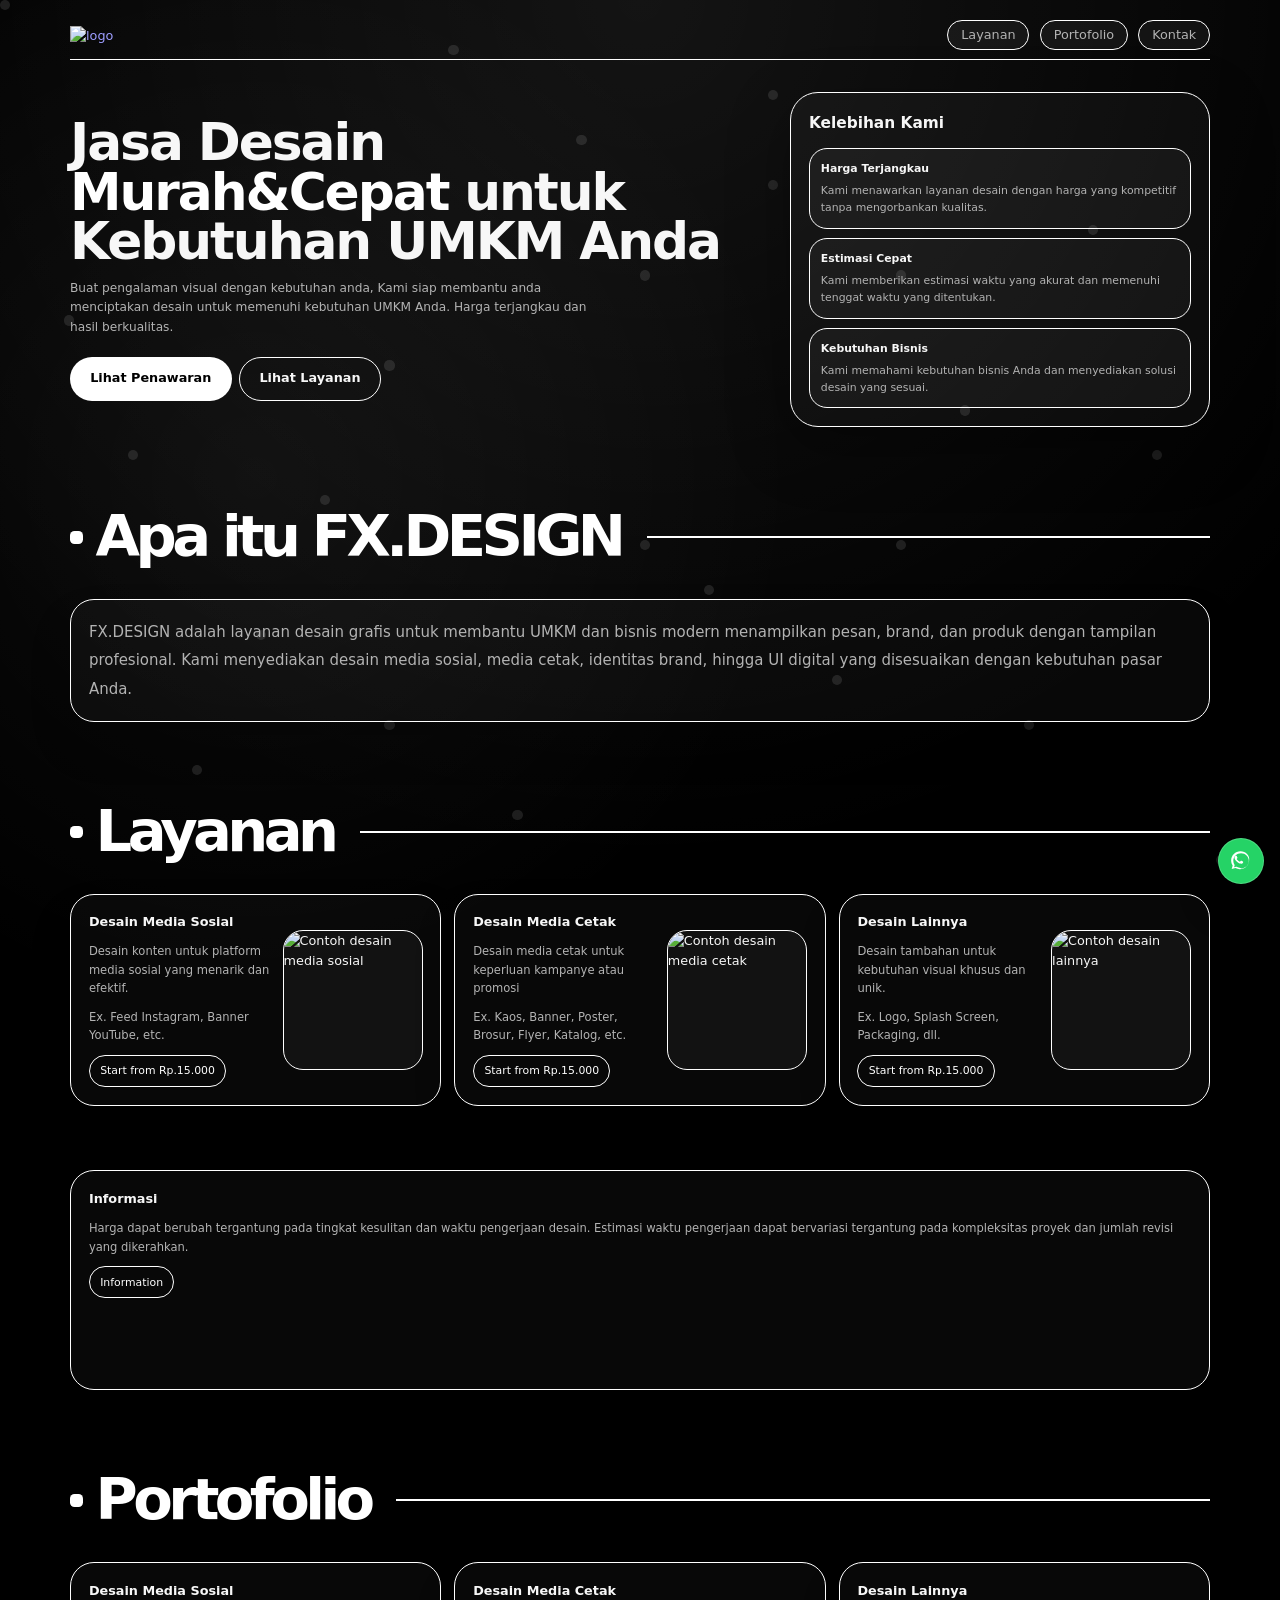
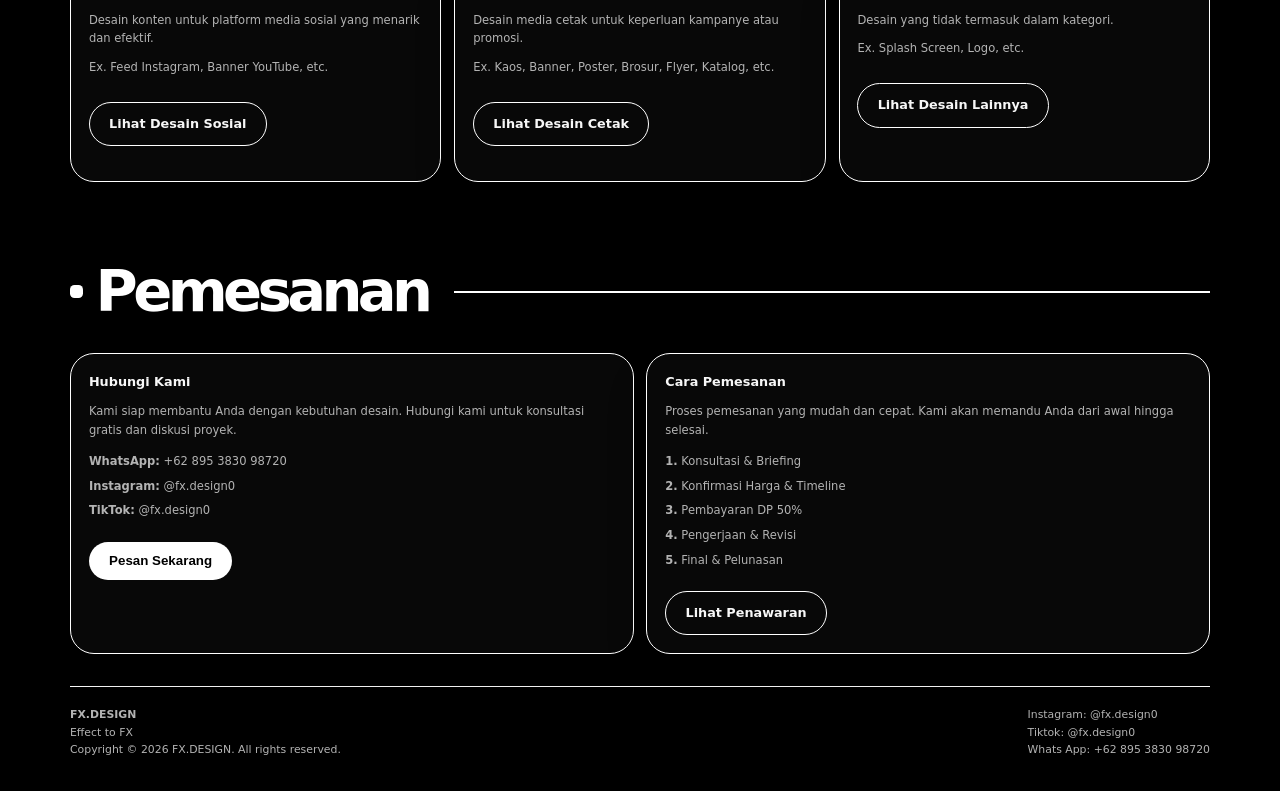
==== commit c04cd749: "Update index.html" ====
--- a/index.html
+++ b/index.html
@@ -88,15 +88,20 @@
     }
 
     nav a {
-      color: var(--muted);
-      text-decoration: none;
-      margin-left: 1rem;
-      transition: color 0.2s ease;
-    }
+   color: var(--muted);
+   text-decoration: none;
+   margin-left: 0.5rem;
+   padding: 0.5rem 1rem;
+   border: 1px solid #ffffff;
+   border-radius: 999px;
+   background: rgba(255,255,255,0.05);
+   transition: color 0.2s ease, transform 0.2s ease;
+}
 
     nav a:hover {
-      color: var(--accent);
-    }
+  color: var(--accent);
+  transform: translateY(-2px);
+}
 
     .hero {
       display: grid;
@@ -190,6 +195,42 @@
       font-size: 1.5rem;
     }
 
+    .whatsapp-chat-button {
+      position: fixed;
+      right: 1.25rem;
+      bottom: 1.25rem;
+      z-index: 40;
+      display: inline-flex;
+      align-items: center;
+      justify-content: center;
+      width: 3.6rem;
+      height: 3.6rem;
+      border-radius: 50%;
+      background: #25d366;
+      color: #fff;
+      text-decoration: none;
+      box-shadow: 0 18px 40px rgba(0, 0, 0, 0.35);
+      border: 1px solid rgba(255, 255, 255, 0.18);
+      transition: transform 0.2s ease, box-shadow 0.2s ease;
+      font-size: 1.4rem;
+    }
+
+    .whatsapp-chat-button:hover {
+      transform: translateY(-3px);
+      box-shadow: 0 24px 50px rgba(0, 0, 0, 0.4);
+    }
+
+    .whatsapp-chat-button::before {
+  content: "";
+  width: 1.8rem;
+  height: 1.8rem;
+  background-image: url("data:image/svg+xml,%3Csvg xmlns='http://www.w3.org/2000/svg' viewBox='0 0 32 32'%3E%3Cpath fill='white' d='M19.11 17.2c-.29-.14-1.72-.85-1.99-.95-.27-.1-.47-.14-.67.14-.2.29-.77.95-.95 1.14-.17.2-.35.22-.64.08-.29-.14-1.24-.46-2.36-1.46-.87-.78-1.46-1.74-1.63-2.03-.17-.29-.02-.45.13-.6.13-.13.29-.35.43-.52.14-.17.19-.29.29-.48.1-.2.05-.37-.02-.52-.08-.14-.67-1.62-.92-2.22-.24-.58-.49-.5-.67-.51h-.57c-.2 0-.52.08-.79.37-.27.29-1.04 1.02-1.04 2.48 0 1.46 1.07 2.87 1.22 3.07.14.2 2.1 3.2 5.08 4.49.71.31 1.26.49 1.69.62.71.23 1.35.2 1.86.12.57-.08 1.72-.7 1.96-1.37.24-.67.24-1.24.17-1.37-.07-.12-.27-.2-.56-.34z'/%3E%3Cpath fill='white' d='M16.02 3C8.84 3 3 8.74 3 15.83c0 2.5.73 4.92 2.11 7l-1.38 5.04 5.18-1.35a13.1 13.1 0 0 0 6.11 1.55h.01c7.18 0 13.02-5.74 13.02-12.83C29.04 8.74 23.2 3 16.02 3zm0 23.35h-.01a10.8 10.8 0 0 1-5.5-1.5l-.39-.23-3.07.8.82-2.98-.25-.41a10.52 10.52 0 0 1-1.62-5.57c0-5.86 4.84-10.63 10.8-10.63 5.95 0 10.8 4.77 10.8 10.63 0 5.86-4.84 10.63-10.79 10.63z'/%3E%3C/svg%3E");
+  background-repeat: no-repeat;
+  background-position: center;
+  background-size: contain;
+}
+    
+
     .whatsapp-popup p {
       margin: 0 1rem 1.4rem 0;
       color: var(--muted);
@@ -209,7 +250,7 @@
       height: 2rem;
       border-radius: 999px;
       border: 1px solid #ffffff;
-      background: rgba(0,0,0,0.6);
+      background: rgba(0,0,0,0.6);  
       color: var(--fg);
       display: inline-flex;
       align-items: center;
@@ -397,19 +438,40 @@
     }
 
     @media (max-width: 840px) {
-      header,
-      .hero {
-        grid-template-columns: 1fr;
-      }
-
-      nav {
-        order: 2;
-      }
-
-      footer {
-        flex-direction: column;
-      }
-    }
+
+  header {
+    display: flex;
+    flex-direction: row;
+    justify-content: space-between;
+    align-items: center;
+    gap: 0.5rem;
+  }
+
+  .hero {
+    grid-template-columns: 1fr;
+  }
+
+  nav {
+    display: flex;
+    justify-content: flex-end;
+    flex-wrap: wrap;
+    gap: 0.5rem;
+    width: auto;
+  }
+
+  nav a {
+    margin: 0;
+    padding: 0.5rem 1rem;
+    border: 1px solid #ffffff;
+    border-radius: 999px;
+    background: rgba(255,255,255,0.05);
+    font-size: 0.85rem;
+  }
+
+  footer {
+    flex-direction: column;
+  }
+}
 
     .particle {
       position: fixed;
@@ -654,6 +716,7 @@
       </div>
     </footer>
   </div>
+  <a class="whatsapp-chat-button" href="https://wa.me/62895383098720" target="_blank" rel="noopener noreferrer" aria-label="Chat customer service via WhatsApp"></a>
   <script>
     const whatsappPopup = document.getElementById('whatsappPopup');
     const whatsappOpen = document.getElementById('whatsappOpen');
